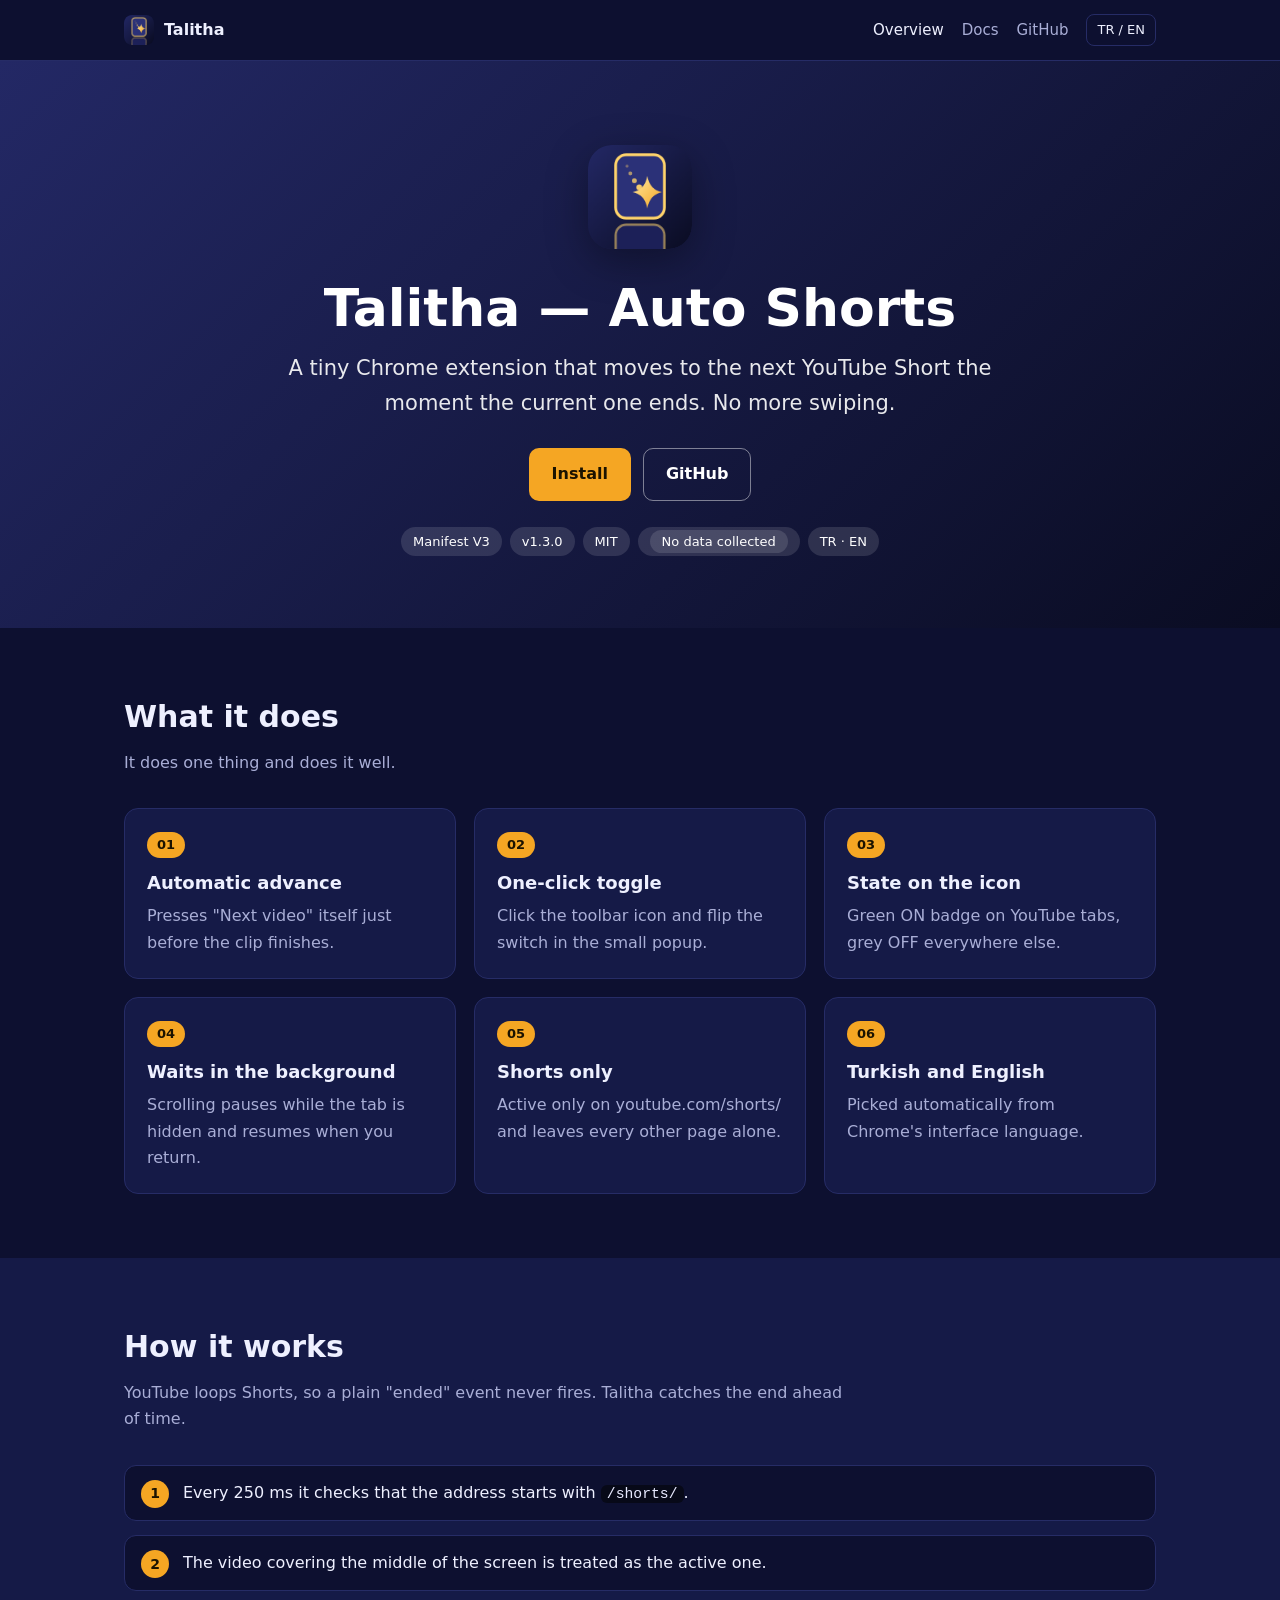
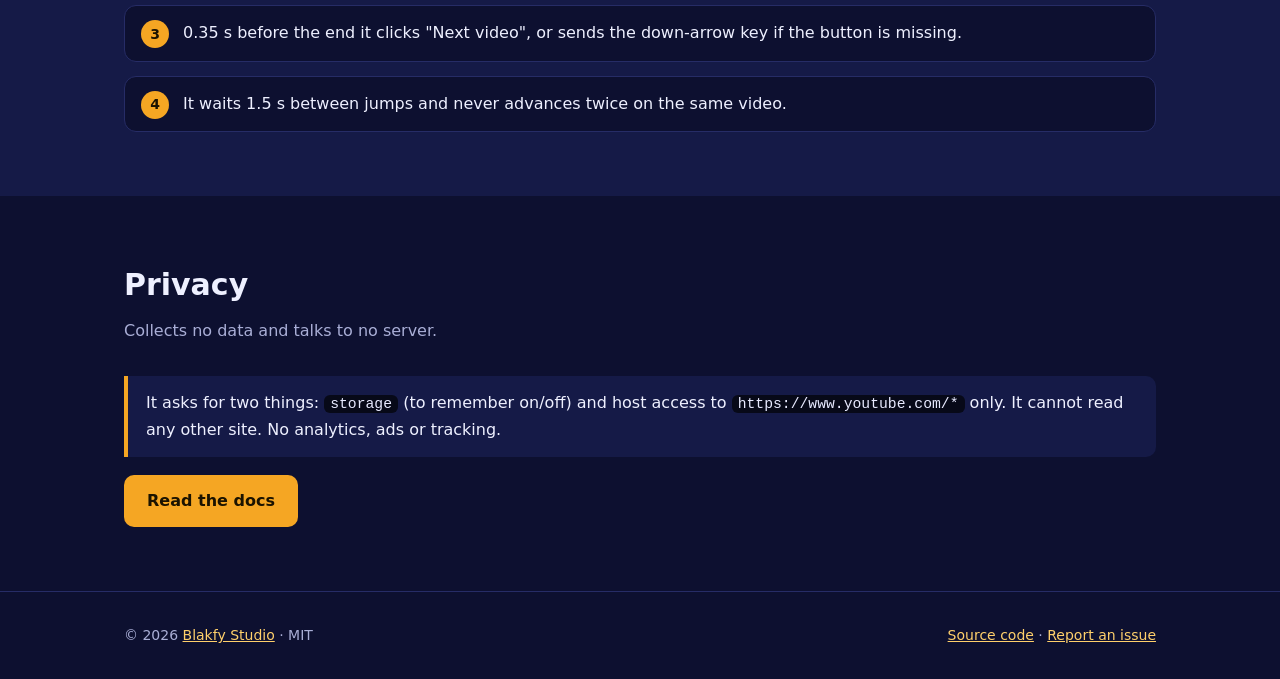
==== index.html @ bb1276dc "Add GitHub Pages site (landing + docs)" ====
<!doctype html>
<html lang="tr" data-lang="tr">
<head>
<meta charset="utf-8">
<meta name="viewport" content="width=device-width,initial-scale=1">
<title>Talitha — Auto Shorts</title>
<meta name="description" content="YouTube Shorts bitince otomatik olarak bir sonrakine geçen, hafif ve veri toplamayan Chrome eklentisi. Auto-advance for YouTube Shorts.">
<meta property="og:title" content="Talitha — Auto Shorts">
<meta property="og:description" content="YouTube Shorts bitince otomatik olarak bir sonrakine geçen, hafif ve veri toplamayan Chrome eklentisi. Auto-advance for YouTube Shorts.">
<meta property="og:type" content="website">
<link rel="icon" href="assets/icon128.png">
<link rel="stylesheet" href="style.css">
<script>
(function(){var d=document.documentElement,k='ext-lang',s=null;try{s=localStorage.getItem(k)}catch(e){}
var l=s||((navigator.language||'tr').toLowerCase().indexOf('tr')===0?'tr':'en');d.setAttribute('data-lang',l);d.lang=l;
document.addEventListener('DOMContentLoaded',function(){var b=document.getElementById('lang');if(!b)return;
b.addEventListener('click',function(){var n=d.getAttribute('data-lang')==='tr'?'en':'tr';d.setAttribute('data-lang',n);d.lang=n;try{localStorage.setItem(k,n)}catch(e){}});});})();
</script>
</head>
<body>
<header class="nav"><div class="wrap">
<a class="brand" href="index.html"><img src="assets/icon128.png" alt="">Talitha</a>
<nav>
<a href="index.html" class="on"><span lang="tr">Tanıtım</span><span lang="en">Overview</span></a>
<a href="docs.html"><span lang="tr">Dökümanlar</span><span lang="en">Docs</span></a>
<a class="hide-s" href="https://github.com/tariktunc/talitha-shorts-auto-scroll-chrome-extension">GitHub</a>
<button class="lang" id="lang" type="button" aria-label="Language">TR / EN</button>
</nav></div></header>

<section class="hero"><div class="wrap">
<img class="logo" src="assets/icon128.png" alt="Talitha">
<h1>Talitha — Auto Shorts</h1>
<p class="lead"><span lang="tr">YouTube Shorts bitince otomatik olarak bir sonrakine geçen, hafif bir Chrome eklentisi. Elinizi kaydırmaya götürmeyin.</span><span lang="en">A tiny Chrome extension that moves to the next YouTube Short the moment the current one ends. No more swiping.</span></p>
<div class="btns">
<a class="btn primary" href="docs.html#kurulum"><span lang="tr">Kurulum</span><span lang="en">Install</span></a>
<a class="btn ghost" href="https://github.com/tariktunc/talitha-shorts-auto-scroll-chrome-extension">GitHub</a>
</div>
<div class="badges"><span>Manifest V3</span><span>v1.3.0</span><span>MIT</span><span><span lang="tr">Veri toplamaz</span><span lang="en">No data collected</span></span><span>TR · EN</span></div>
</div></section>

<section class="block"><div class="wrap">
<h2><span lang="tr">Neler yapar</span><span lang="en">What it does</span></h2>
<p class="sub"><span lang="tr">Tek bir iş yapar ve onu iyi yapar.</span><span lang="en">It does one thing and does it well.</span></p>
<div class="grid">
<div class="card"><span class="n">01</span><h3><span lang="tr">Otomatik geçiş</span><span lang="en">Automatic advance</span></h3><p><span lang="tr">Video bitmeden hemen önce "Sonraki video" düğmesine kendisi basar.</span><span lang="en">Presses "Next video" itself just before the clip finishes.</span></p></div>
<div class="card"><span class="n">02</span><h3><span lang="tr">Tek tıkla aç/kapat</span><span lang="en">One-click toggle</span></h3><p><span lang="tr">Araç çubuğundaki simgeye tıklayın, küçük pencereden eklentiyi açıp kapatın.</span><span lang="en">Click the toolbar icon and flip the switch in the small popup.</span></p></div>
<div class="card"><span class="n">03</span><h3><span lang="tr">Durum simgede</span><span lang="en">State on the icon</span></h3><p><span lang="tr">YouTube sekmesinde yeşil ON, diğer sekmelerde gri OFF rozeti.</span><span lang="en">Green ON badge on YouTube tabs, grey OFF everywhere else.</span></p></div>
<div class="card"><span class="n">04</span><h3><span lang="tr">Arka planda bekler</span><span lang="en">Waits in the background</span></h3><p><span lang="tr">Sekme arka plandayken kaydırma durur, geri dönünce devam eder.</span><span lang="en">Scrolling pauses while the tab is hidden and resumes when you return.</span></p></div>
<div class="card"><span class="n">05</span><h3><span lang="tr">Yalnızca Shorts</span><span lang="en">Shorts only</span></h3><p><span lang="tr">Sadece youtube.com/shorts/ adreslerinde çalışır, başka hiçbir sayfaya dokunmaz.</span><span lang="en">Active only on youtube.com/shorts/ and leaves every other page alone.</span></p></div>
<div class="card"><span class="n">06</span><h3><span lang="tr">Türkçe ve İngilizce</span><span lang="en">Turkish and English</span></h3><p><span lang="tr">Chrome arayüz diline göre otomatik seçilir.</span><span lang="en">Picked automatically from Chrome's interface language.</span></p></div>
</div></div></section>

<section class="block alt"><div class="wrap">
<h2><span lang="tr">Nasıl çalışır</span><span lang="en">How it works</span></h2>
<p class="sub"><span lang="tr">YouTube Shorts videoyu başa sardığı için "bitti" olayı gelmez. Talitha bunu önceden yakalar.</span><span lang="en">YouTube loops Shorts, so a plain "ended" event never fires. Talitha catches the end ahead of time.</span></p>
<ol class="steps">
<li><span lang="tr">Her 250 ms'de adresin <code>/shorts/</code> ile başlayıp başlamadığına bakar.</span><span lang="en">Every 250 ms it checks that the address starts with <code>/shorts/</code>.</span></li>
<li><span lang="tr">Ekranın ortasını kaplayan videoyu aktif video sayar.</span><span lang="en">The video covering the middle of the screen is treated as the active one.</span></li>
<li><span lang="tr">Bitmesine 0,35 saniye kala "Sonraki video" düğmesine tıklar; düğme yoksa aşağı ok tuşunu gönderir.</span><span lang="en">0.35 s before the end it clicks "Next video", or sends the down-arrow key if the button is missing.</span></li>
<li><span lang="tr">Geçişler arasında 1,5 saniye bekler ve aynı videoda iki kez geçmez.</span><span lang="en">It waits 1.5 s between jumps and never advances twice on the same video.</span></li>
</ol></div></section>

<section class="block"><div class="wrap">
<h2><span lang="tr">Gizlilik</span><span lang="en">Privacy</span></h2>
<p class="sub"><span lang="tr">Hiçbir veri toplamaz, hiçbir sunucuya bağlanmaz.</span><span lang="en">Collects no data and talks to no server.</span></p>
<div class="callout"><span lang="tr">İki izin ister: <code>storage</code> (açık/kapalı durumunu saklamak için) ve yalnızca <code>https://www.youtube.com/*</code> için ana makine erişimi. Başka sitelerin adresini okuyamaz. Analiz, reklam veya izleme kodu yoktur.</span><span lang="en">It asks for two things: <code>storage</code> (to remember on/off) and host access to <code>https://www.youtube.com/*</code> only. It cannot read any other site. No analytics, ads or tracking.</span></div>
<div class="btns" style="justify-content:flex-start"><a class="btn primary" href="docs.html"><span lang="tr">Dökümanları aç</span><span lang="en">Read the docs</span></a></div>
</div></section>
<footer><div class="wrap">
<span>© 2026 <a href="https://blakfy.com">Blakfy Studio</a> · MIT</span>
<span><a href="https://github.com/tariktunc/talitha-shorts-auto-scroll-chrome-extension"><span lang="tr">Kaynak kod</span><span lang="en">Source code</span></a> · <a href="https://github.com/tariktunc/talitha-shorts-auto-scroll-chrome-extension/issues"><span lang="tr">Sorun bildir</span><span lang="en">Report an issue</span></a></span>
</div></footer>
</body></html>
---- style.css ----
:root{--bg:#0d1030;--fg:#eef0ff;--muted:#a9aed6;--card:#151a47;--line:#262c66;--accent:#f5a623;--on-accent:#1b1300;--link:#ffd06b;--hero1:#232865;--hero2:#0a0c22;--hero-fg:#ffffff;--code:#070918;--code-fg:#e8eaff}
*{box-sizing:border-box}html{scroll-behavior:smooth}
body{margin:0;font:16px/1.65 system-ui,-apple-system,"Segoe UI",Roboto,sans-serif;background:var(--bg);color:var(--fg)}
html[data-lang=tr] [lang=en]{display:none!important}html[data-lang=en] [lang=tr]{display:none!important}
a{color:var(--link)}img{max-width:100%}
.wrap{max-width:1080px;margin:0 auto;padding:0 24px}
header.nav{position:sticky;top:0;z-index:10;background:var(--bg);border-bottom:1px solid var(--line)}
header.nav .wrap{display:flex;align-items:center;gap:20px;height:60px}
.brand{display:flex;align-items:center;gap:10px;font-weight:700;color:var(--fg);text-decoration:none}
.brand img{width:30px;height:30px;border-radius:8px}
.nav nav{margin-left:auto;display:flex;align-items:center;gap:18px}
.nav nav a{color:var(--muted);text-decoration:none;font-size:15px}.nav nav a:hover,.nav nav a.on{color:var(--fg)}
.lang{border:1px solid var(--line);background:transparent;color:var(--fg);border-radius:8px;padding:4px 10px;cursor:pointer;font:inherit;font-size:13px}
.hero{background:linear-gradient(135deg,var(--hero1),var(--hero2));color:var(--hero-fg);padding:84px 0 72px;text-align:center}
.hero img.logo{width:104px;height:104px;border-radius:24px;box-shadow:0 12px 40px rgba(0,0,0,.35)}
.hero h1{font-size:clamp(32px,5vw,52px);line-height:1.15;margin:22px 0 12px}
.hero p.lead{font-size:clamp(17px,2.2vw,21px);max-width:720px;margin:0 auto 28px;opacity:.9}
.btns{display:flex;gap:12px;justify-content:center;flex-wrap:wrap}
.btn{display:inline-block;padding:12px 22px;border-radius:10px;font-weight:600;text-decoration:none;border:1px solid transparent}
.btn.primary{background:var(--accent);color:var(--on-accent)}
.btn.ghost{border-color:rgba(255,255,255,.45);color:var(--hero-fg)}
.badges{display:flex;gap:8px;justify-content:center;flex-wrap:wrap;margin-top:26px}
.badges span{font-size:13px;padding:4px 12px;border-radius:999px;background:rgba(255,255,255,.12)}
section.block{padding:64px 0}section.alt{background:var(--card)}
h2{font-size:30px;margin:0 0 8px}p.sub{color:var(--muted);margin:0 0 32px;max-width:720px}
.grid{display:grid;grid-template-columns:repeat(auto-fit,minmax(290px,1fr));gap:18px}
.card{background:var(--card);border:1px solid var(--line);border-radius:14px;padding:22px}
section.alt .card{background:var(--bg)}
.card .n{display:inline-block;font-weight:700;font-size:13px;color:var(--on-accent);background:var(--accent);border-radius:999px;padding:2px 10px;margin-bottom:10px}
.card h3{margin:0 0 6px;font-size:18px}.card p{margin:0;color:var(--muted)}
.steps{counter-reset:s;list-style:none;padding:0;margin:0;display:grid;gap:14px}
.steps li{counter-increment:s;position:relative;padding:14px 18px 14px 58px;border:1px solid var(--line);border-radius:12px;background:var(--bg)}
.steps li:before{content:counter(s);position:absolute;left:16px;top:14px;width:28px;height:28px;border-radius:50%;background:var(--accent);color:var(--on-accent);display:grid;place-items:center;font-weight:700;font-size:14px}
pre,code{font-family:ui-monospace,SFMono-Regular,Menlo,Consolas,monospace}
code{background:var(--code);color:var(--code-fg);padding:1px 6px;border-radius:6px;font-size:.92em}
pre{background:var(--code);color:var(--code-fg);padding:16px 18px;border-radius:12px;overflow:auto;line-height:1.5}pre code{background:none;padding:0}
table{border-collapse:collapse;width:100%;margin:12px 0 20px}th,td{border:1px solid var(--line);padding:10px 12px;text-align:left;vertical-align:top}th{background:var(--card)}
.callout{border-left:4px solid var(--accent);background:var(--card);padding:14px 18px;border-radius:0 10px 10px 0;margin:18px 0}
footer{border-top:1px solid var(--line);padding:32px 0;color:var(--muted);font-size:14px}footer .wrap{display:flex;gap:18px;flex-wrap:wrap;justify-content:space-between}
.docs{display:grid;grid-template-columns:230px 1fr;gap:40px;padding:40px 0 64px}
.toc{position:sticky;top:84px;align-self:start;display:grid;gap:4px;font-size:15px}
.toc a{color:var(--muted);text-decoration:none;padding:5px 10px;border-radius:8px}.toc a:hover{background:var(--card);color:var(--fg)}
.doc h2{margin-top:44px;padding-top:22px;border-top:1px solid var(--line)}.doc h2:first-child{margin-top:0;padding-top:0;border:0}
.doc h3{margin-top:26px}
details{border:1px solid var(--line);border-radius:10px;padding:12px 16px;margin:10px 0;background:var(--card)}summary{cursor:pointer;font-weight:600}
@media(max-width:820px){.docs{grid-template-columns:1fr}.toc{position:static;grid-auto-flow:column;overflow:auto}.nav nav a.hide-s{display:none}}
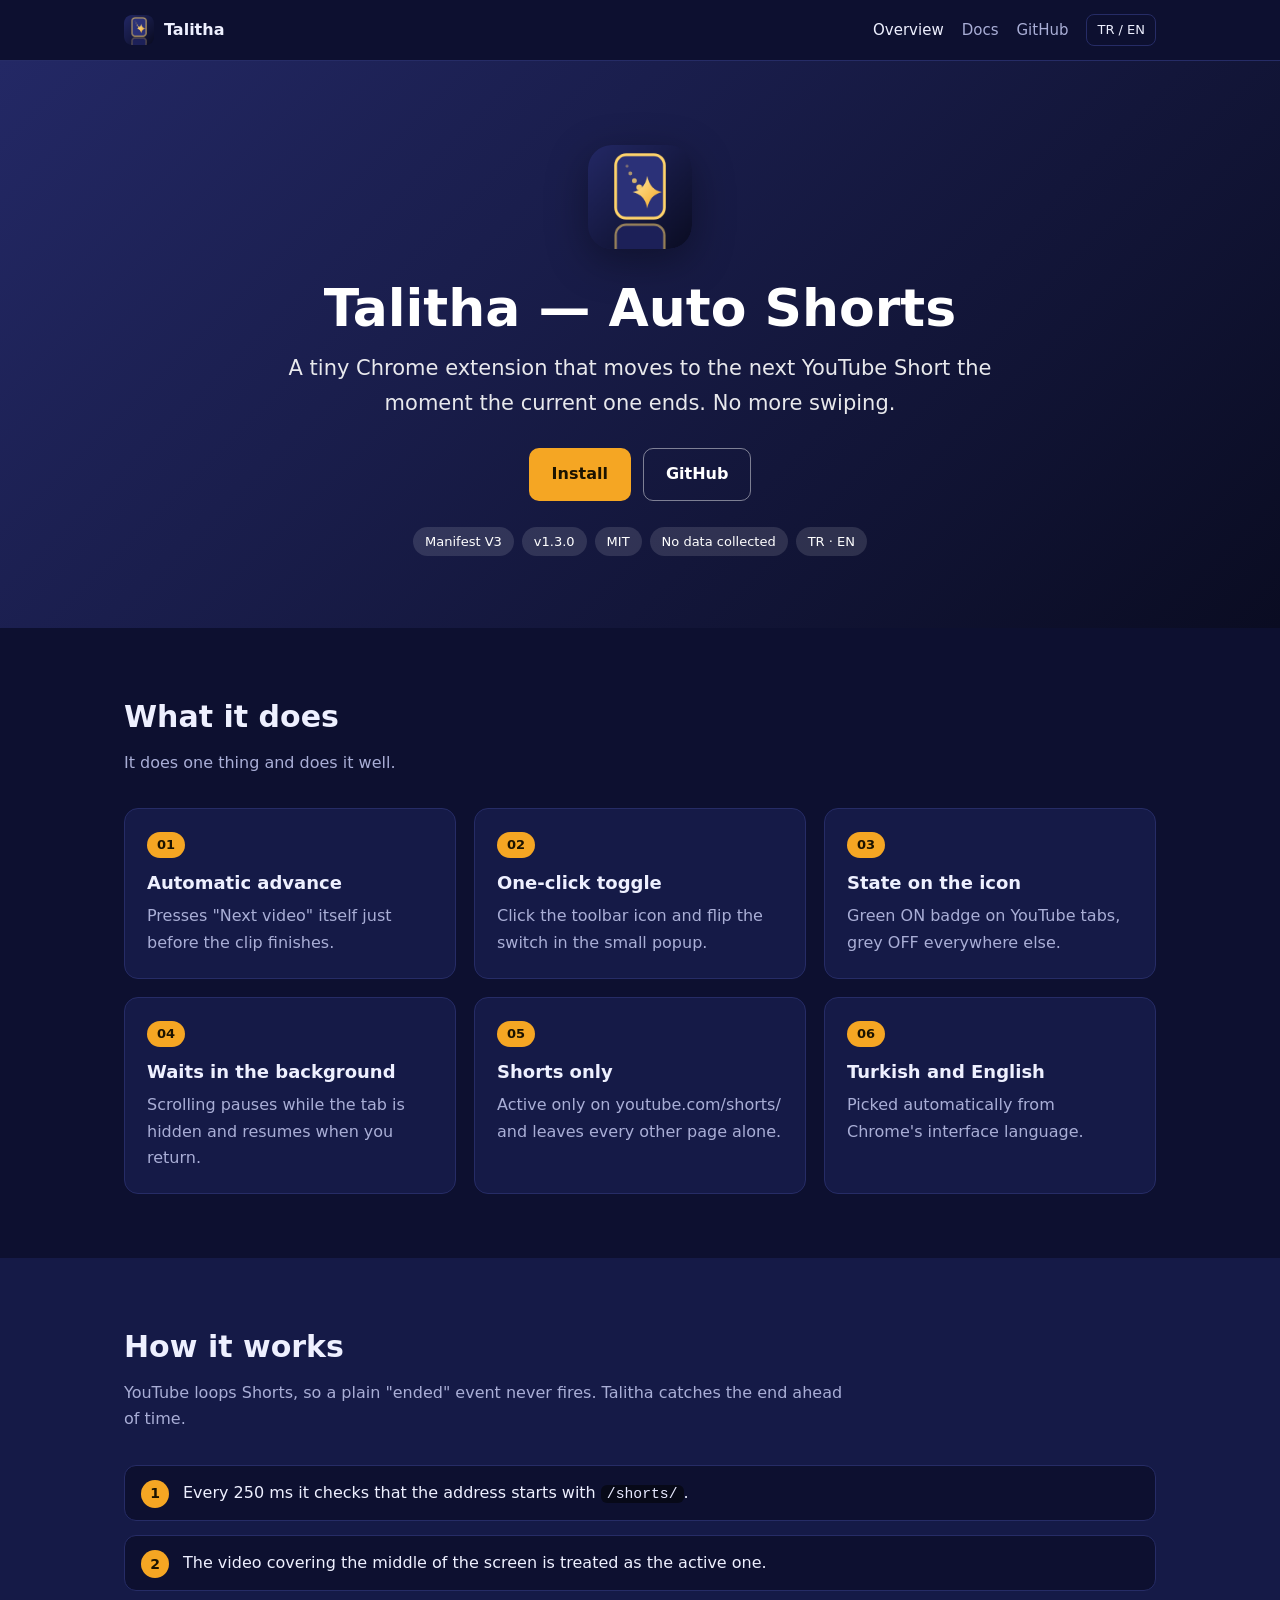
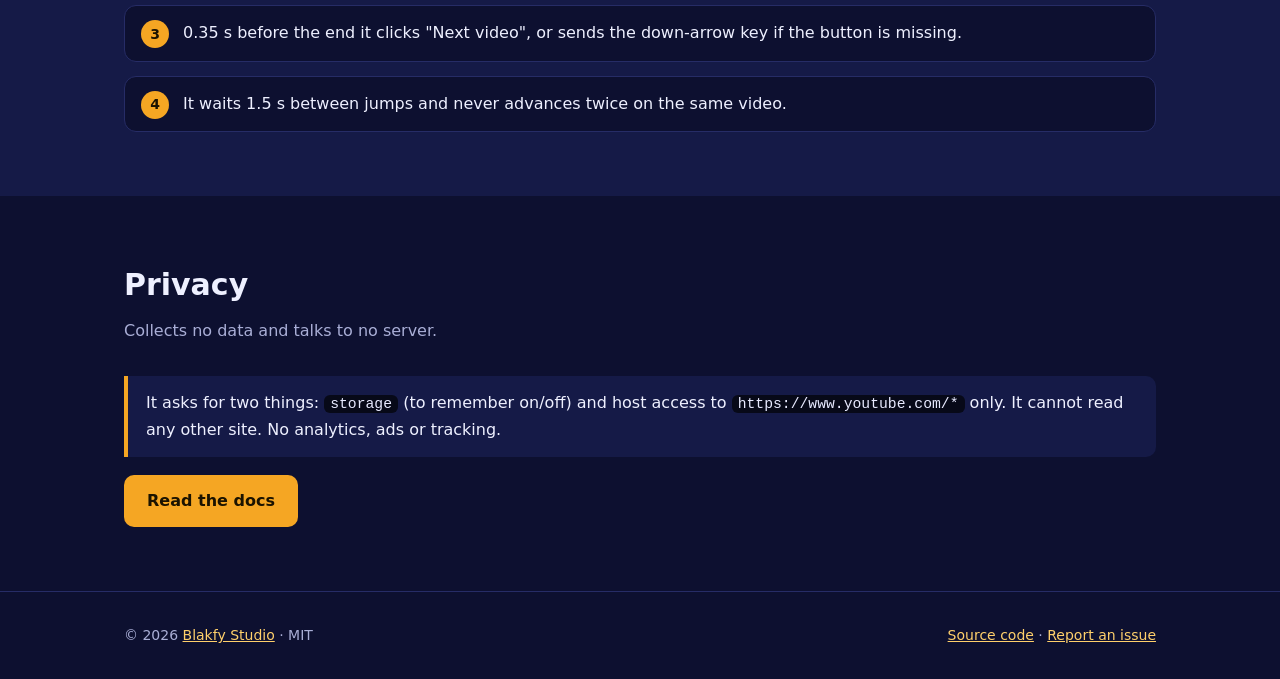
==== commit e3077827: "SEO: canonical, hreflang, robots.txt, sitemap.xml" ====
--- a/index.html
+++ b/index.html
@@ -8,6 +8,10 @@
 <meta property="og:title" content="Talitha — Auto Shorts">
 <meta property="og:description" content="YouTube Shorts bitince otomatik olarak bir sonrakine geçen, hafif ve veri toplamayan Chrome eklentisi. Auto-advance for YouTube Shorts.">
 <meta property="og:type" content="website">
+<meta property="og:url" content="https://tariktunc.github.io/talitha-shorts-auto-scroll-chrome-extension/">
+<link rel="canonical" href="https://tariktunc.github.io/talitha-shorts-auto-scroll-chrome-extension/">
+<link rel="alternate" hreflang="tr" href="https://tariktunc.github.io/talitha-shorts-auto-scroll-chrome-extension/">
+<link rel="alternate" hreflang="en" href="https://tariktunc.github.io/talitha-shorts-auto-scroll-chrome-extension/">
 <link rel="icon" href="assets/icon128.png">
 <link rel="stylesheet" href="style.css">
 <script>
--- a/style.css
+++ b/style.css
@@ -21,7 +21,7 @@
 .btn.primary{background:var(--accent);color:var(--on-accent)}
 .btn.ghost{border-color:rgba(255,255,255,.45);color:var(--hero-fg)}
 .badges{display:flex;gap:8px;justify-content:center;flex-wrap:wrap;margin-top:26px}
-.badges span{font-size:13px;padding:4px 12px;border-radius:999px;background:rgba(255,255,255,.12)}
+.badges>span{font-size:13px;padding:4px 12px;border-radius:999px;background:rgba(255,255,255,.12)}
 section.block{padding:64px 0}section.alt{background:var(--card)}
 h2{font-size:30px;margin:0 0 8px}p.sub{color:var(--muted);margin:0 0 32px;max-width:720px}
 .grid{display:grid;grid-template-columns:repeat(auto-fit,minmax(290px,1fr));gap:18px}
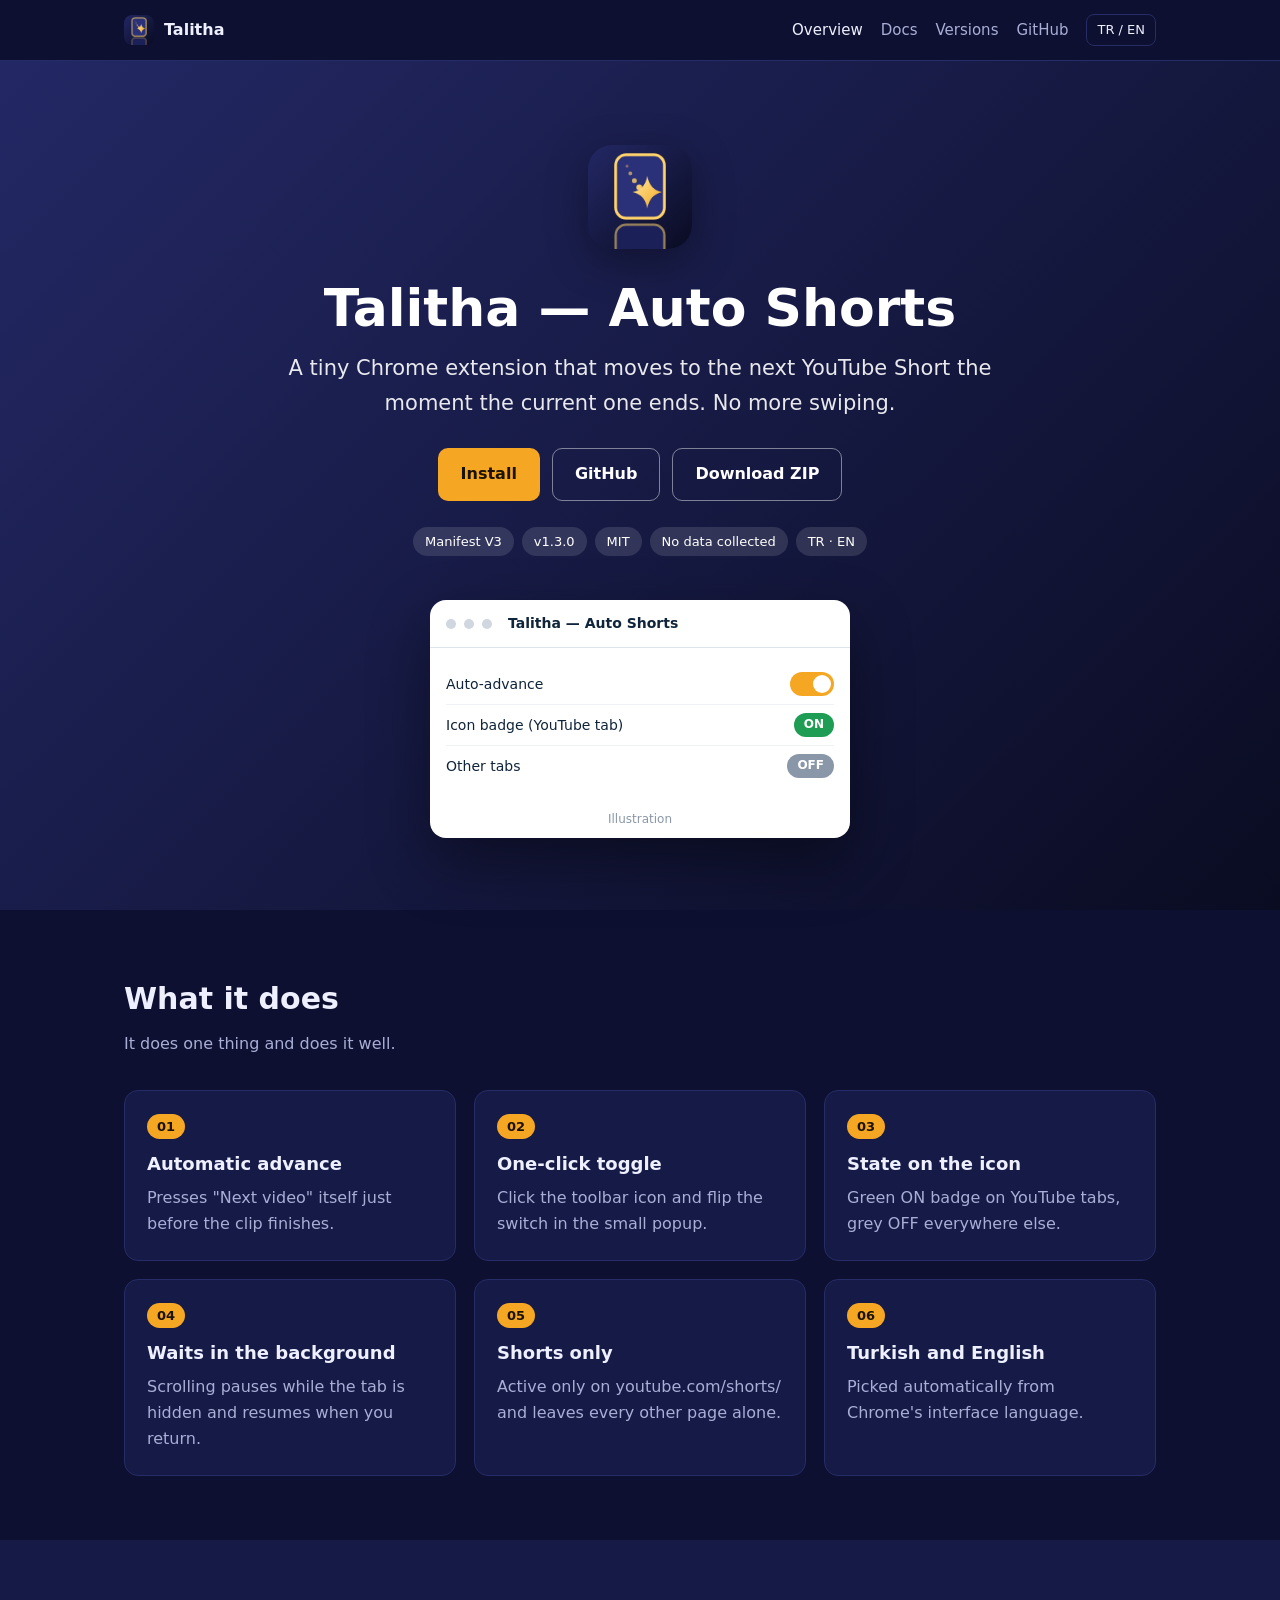
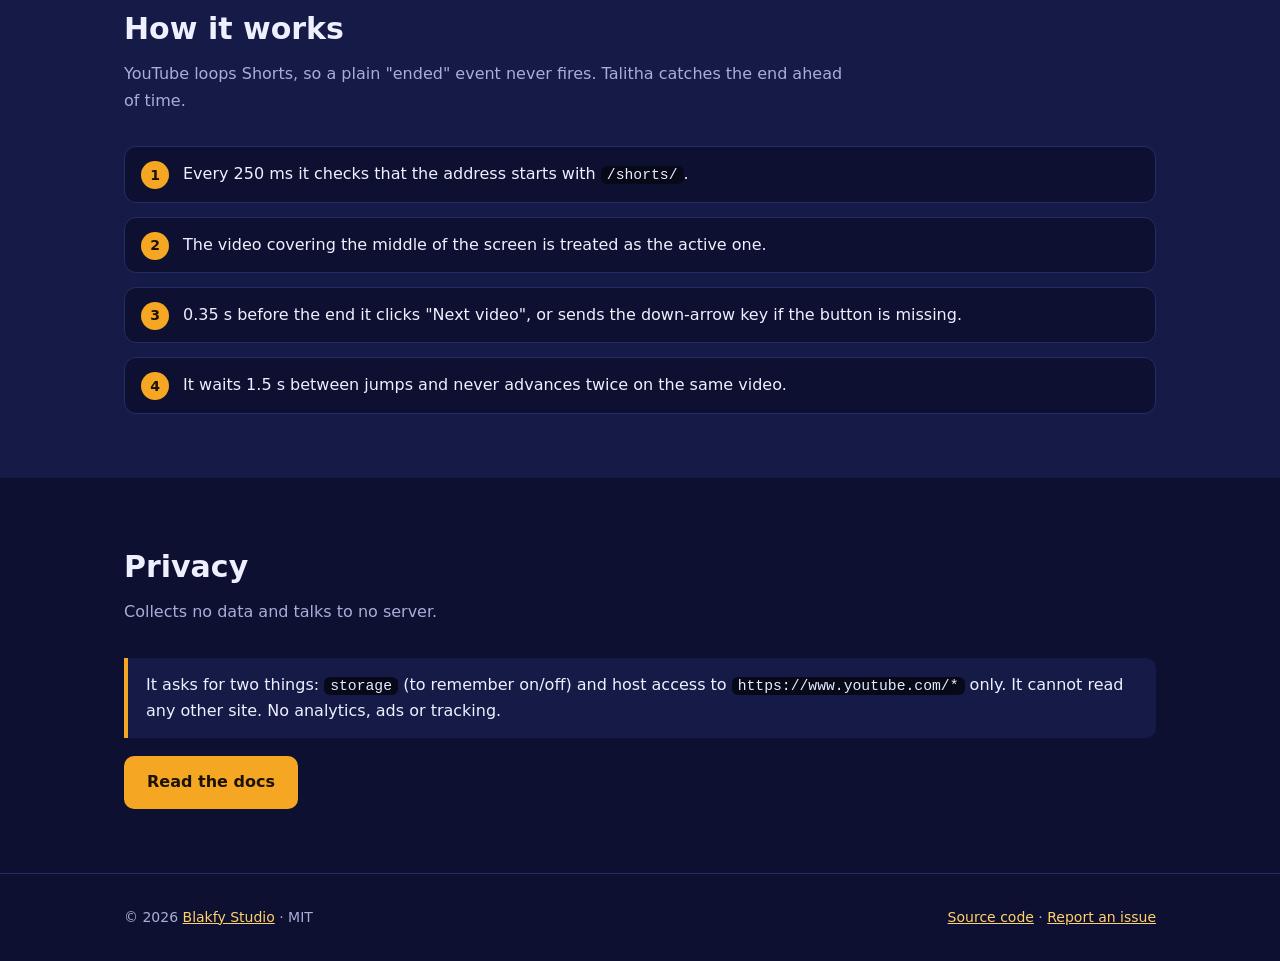
==== commit 5401bc1a: "Pages: versions page, ZIP download, popup preview" ====
--- a/index.html
+++ b/index.html
@@ -27,6 +27,7 @@
 <nav>
 <a href="index.html" class="on"><span lang="tr">Tanıtım</span><span lang="en">Overview</span></a>
 <a href="docs.html"><span lang="tr">Dökümanlar</span><span lang="en">Docs</span></a>
+<a href="changelog.html"><span lang="tr">Sürümler</span><span lang="en">Versions</span></a>
 <a class="hide-s" href="https://github.com/tariktunc/talitha-shorts-auto-scroll-chrome-extension">GitHub</a>
 <button class="lang" id="lang" type="button" aria-label="Language">TR / EN</button>
 </nav></div></header>
@@ -38,8 +39,16 @@
 <div class="btns">
 <a class="btn primary" href="docs.html#kurulum"><span lang="tr">Kurulum</span><span lang="en">Install</span></a>
 <a class="btn ghost" href="https://github.com/tariktunc/talitha-shorts-auto-scroll-chrome-extension">GitHub</a>
+<a class="btn ghost" href="https://github.com/tariktunc/talitha-shorts-auto-scroll-chrome-extension/archive/refs/heads/main.zip"><span lang="tr">ZIP indir</span><span lang="en">Download ZIP</span></a>
 </div>
 <div class="badges"><span>Manifest V3</span><span>v1.3.0</span><span>MIT</span><span><span lang="tr">Veri toplamaz</span><span lang="en">No data collected</span></span><span>TR · EN</span></div>
+<div class="mock" aria-hidden="true">
+<div class="bar"><i></i><i></i><i></i><span style="margin-left:8px">Talitha — Auto Shorts</span></div>
+<div class="body">
+<div class="row"><span><span lang="tr">Otomatik geçiş</span><span lang="en">Auto-advance</span></span><span class="sw"></span></div>
+<div class="row"><span><span lang="tr">Simge rozeti (YouTube sekmesi)</span><span lang="en">Icon badge (YouTube tab)</span></span><span class="pill" style="background:#1f9d55">ON</span></div>
+<div class="row" style="border:0"><span><span lang="tr">Diğer sekmeler</span><span lang="en">Other tabs</span></span><span class="pill" style="background:#8a97a8">OFF</span></div>
+</div><small><span lang="tr">Örnek görünüm</span><span lang="en">Illustration</span></small></div>
 </div></section>
 
 <section class="block"><div class="wrap">
--- a/style.css
+++ b/style.css
@@ -19,6 +19,18 @@
 .btns{display:flex;gap:12px;justify-content:center;flex-wrap:wrap}
 .btn{display:inline-block;padding:12px 22px;border-radius:10px;font-weight:600;text-decoration:none;border:1px solid transparent}
 .btn.primary{background:var(--accent);color:var(--on-accent)}
+.tl{position:relative;margin:8px 0 0;padding-left:28px;border-left:2px solid var(--line)}
+.tl .it{position:relative;margin:0 0 26px}.tl .it:before{content:"";position:absolute;left:-36px;top:6px;width:14px;height:14px;border-radius:50%;background:var(--accent);border:3px solid var(--bg)}
+.tl .d{font-size:13px;color:var(--muted)}.tl h3{margin:2px 0 4px}.tl .tag{display:inline-block;font-size:12px;font-weight:700;background:var(--accent);color:var(--on-accent);border-radius:999px;padding:1px 10px;margin-left:8px;vertical-align:middle}
+.cur{display:grid;grid-template-columns:repeat(auto-fit,minmax(220px,1fr));gap:16px;margin:8px 0 36px}.cur .card b{display:block;font-size:30px;line-height:1.2}.cur .card span.l{color:var(--muted);font-size:14px}
+.mock{max-width:420px;margin:44px auto 0;background:#fff;color:#10243a;border-radius:16px;text-align:left;box-shadow:0 24px 60px rgba(0,0,0,.4);overflow:hidden;font-size:14px}
+.mock .bar{display:flex;align-items:center;gap:8px;padding:12px 16px;border-bottom:1px solid #dde4ec;font-weight:700}
+.mock .bar i{width:10px;height:10px;border-radius:50%;background:#d0d7e0;display:inline-block}
+.mock .body{padding:16px}.mock .row{display:flex;justify-content:space-between;align-items:center;padding:8px 0;border-bottom:1px solid #eef2f6}
+.mock .sw{width:44px;height:24px;border-radius:999px;background:#f5a623;position:relative}.mock .sw:after{content:"";position:absolute;right:3px;top:3px;width:18px;height:18px;border-radius:50%;background:#fff}
+.mock .pill{font-size:12px;font-weight:700;padding:2px 10px;border-radius:999px;color:#fff}
+.mock .tabs{display:flex;gap:4px;flex-wrap:wrap;margin-top:10px}.mock .tabs span{font-size:12px;padding:4px 10px;border-radius:8px;background:#f2f6f9}.mock .tabs span.on{background:#10243a;color:#fff}
+.mock small{display:block;text-align:center;color:#8a97a8;padding:8px;font-size:12px}
 .btn.ghost{border-color:rgba(255,255,255,.45);color:var(--hero-fg)}
 .badges{display:flex;gap:8px;justify-content:center;flex-wrap:wrap;margin-top:26px}
 .badges>span{font-size:13px;padding:4px 12px;border-radius:999px;background:rgba(255,255,255,.12)}
